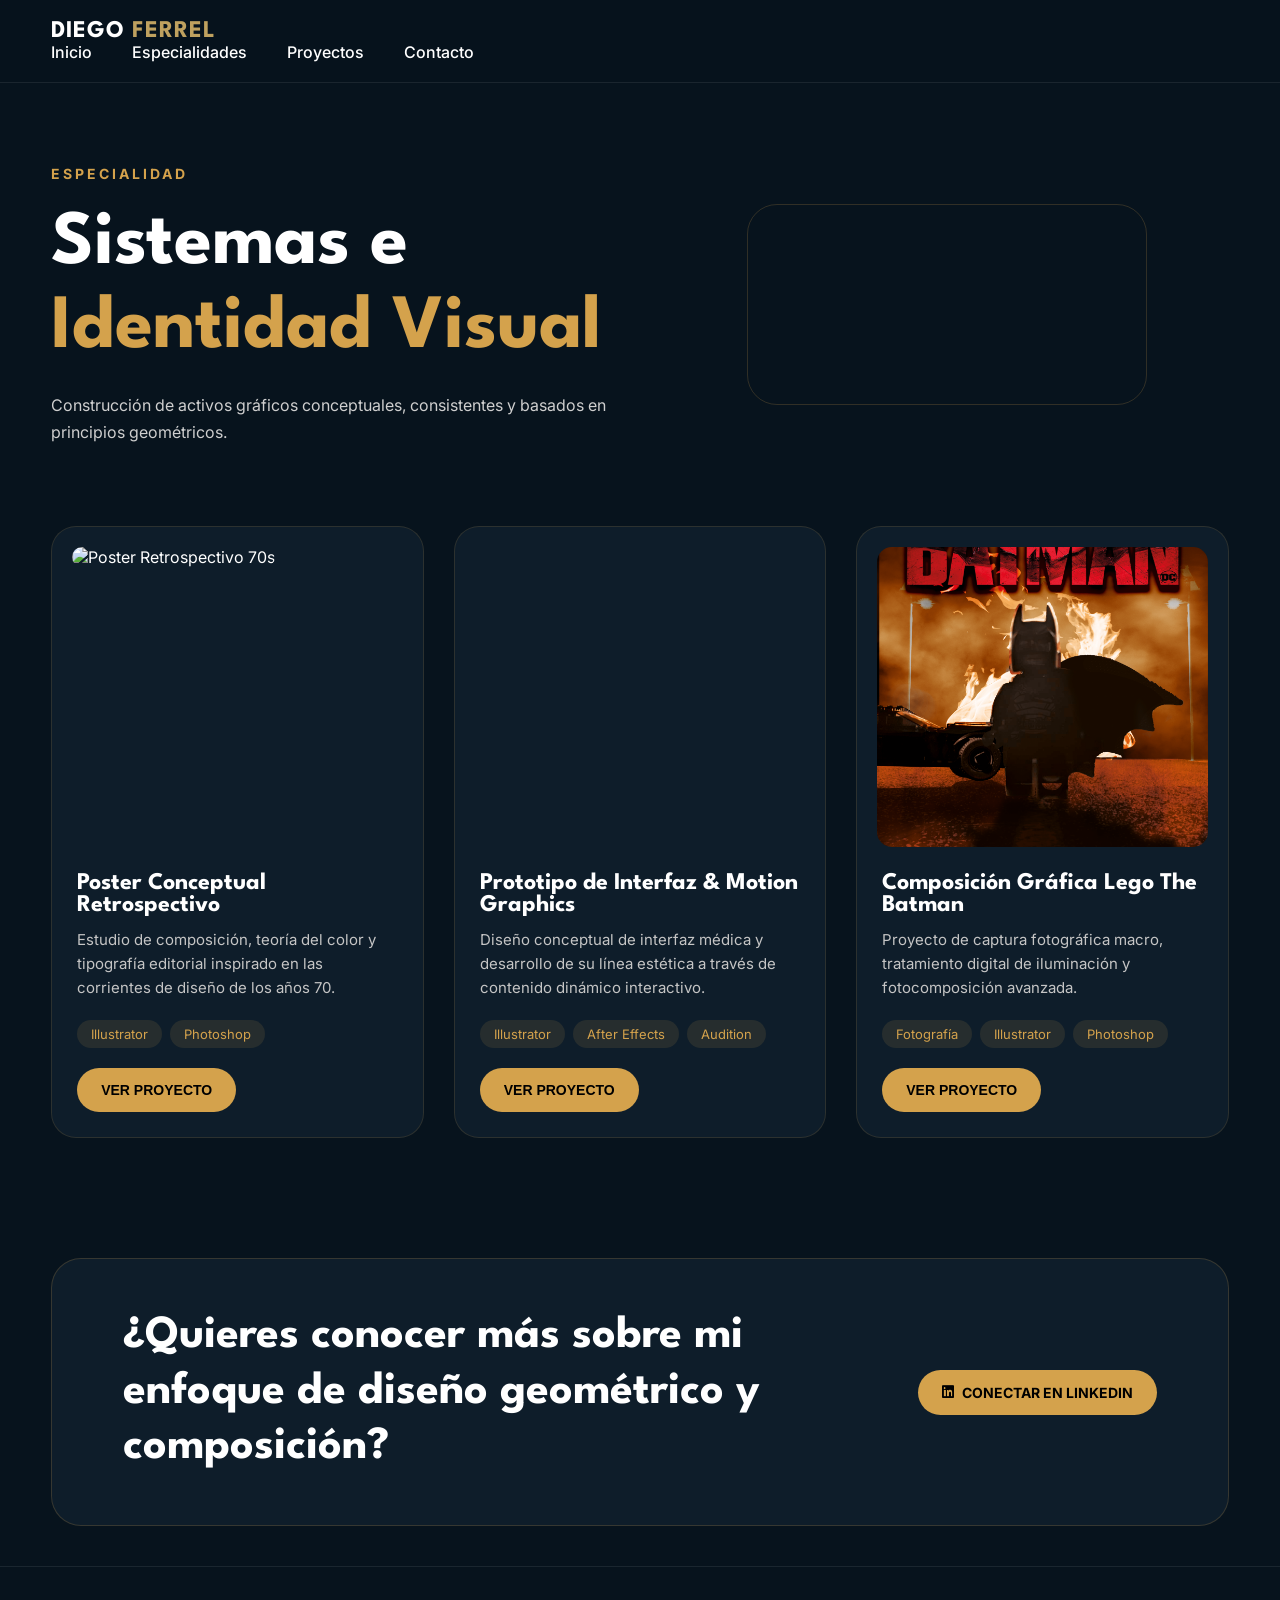
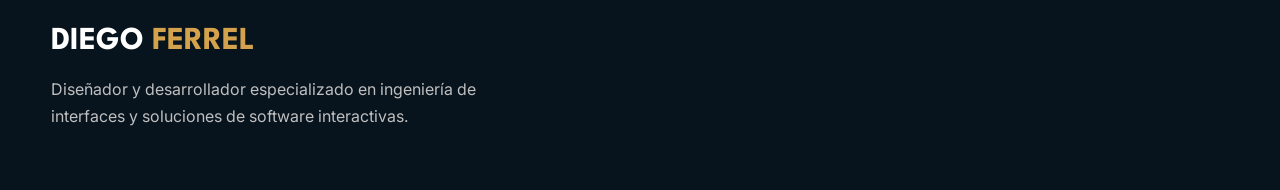
==== disenopublicitario.html @ 07446d7c "xd" ====
<!DOCTYPE html>
<html lang="es">

<head>
    <meta charset="UTF-8">
    <meta name="viewport" content="width=device-width, initial-scale=1.0">
    <title>Identidad Visual | Diego Ferrel</title>
    <link rel="icon" type="image/png" href="./Recursos/Logo@3x.png">

    <link rel="stylesheet" href="./css/styles_publicidad.css">

    <link rel="preconnect" href="https://fonts.googleapis.com">
    <link rel="preconnect" href="https://fonts.gstatic.com" crossorigin>
    <link href="https://fonts.googleapis.com/css2?family=Inter:wght@100..900&family=League+Spartan:wght@100..900&display=swap" rel="stylesheet">

    <link rel="stylesheet" href="https://cdnjs.cloudflare.com/ajax/libs/font-awesome/6.5.1/css/all.min.css">
</head>

<body>
    <div class="modal-imagen" id="modalImagen">
        <span class="cerrar-modal">&times;</span>
        <img id="imagenGrande" src="" alt="">
        <video id="videoGrande" controls autoplay loop></video>
    </div>

    <header>
        <div class="header-container">
            <a href="./index.html" style="text-decoration: none; color: inherit;">
                <h2 style="font-family: 'League Spartan', sans-serif; font-weight: 700; margin: 0; font-size: 1.5rem; letter-spacing: 1px;">DIEGO <span style="color: #bfa15f;">FERREL</span></h2>
            </a>
            
            <button class="menu-toggle" id="menuToggle" aria-label="Abrir menú">
                <i class="fas fa-bars"></i>
            </button>

            <nav id="navMenu">
                <ul>
                    <li><a href="./index.html">Inicio</a></li>
                    <li><a href="./index.html#servicios">Especialidades</a></li>
                    <li><a href="./index.html#proyectos">Proyectos</a></li>
                    <li><a href="https://www.linkedin.com/in/diego-ferrel-nu%C3%B1ez-9987aa386/" target="_blank" rel="noopener noreferrer">Contacto</a></li>
                </ul>
            </nav>
        </div>
    </header>

    <section class="hero-categoria">
        <div class="hero-texto">
            <span class="mini-titulo">ESPECIALIDAD</span>
            <h1>Sistemas e <span>Identidad Visual</span></h1>
            <p>Construcción de activos gráficos conceptuales, consistentes y basados en principios geométricos.</p>
        </div>
        <div class="hero-imagen">
            <video autoplay muted loop playsinline>
                <source src="./Recursos/Proyectos/Publicidad/ResultadoConSonido.mp4" type="video/mp4">
            </video>
        </div>
    </section>

    <section class="grid-proyectos">
        <article class="project-card">
            <div class="media-container">
                <img src="./Recursos/Proyectos/Publicidad/CartelFinalParaImpresion.jpg" alt="Poster Retrospectivo 70s">
            </div>
            <div class="contenido-card">
                <h3>Poster Conceptual Retrospectivo</h3>
                <p>Estudio de composición, teoría del color y tipografía editorial inspirado en las corrientes de diseño de los años 70.</p>
                <div class="tags">
                    <span>Illustrator</span>
                    <span>Photoshop</span>
                </div>
                <button class="btn-card abrir-imagen" data-img="./Recursos/Proyectos/Publicidad/CartelFinalParaImpresion.jpg">
                    VER PROYECTO
                </button>
            </div>
        </article>

        <article class="project-card">
            <div class="media-container">
                <video autoplay muted loop playsinline>
                    <source src="./Recursos/Proyectos/Publicidad/ResultadoConSonido.mp4" type="video/mp4">
                </video>
            </div>
            <div class="contenido-card">
                <h3>Prototipo de Interfaz & Motion Graphics</h3>
                <p>Diseño conceptual de interfaz médica y desarrollo de su línea estética a través de contenido dinámico interactivo.</p>
                <div class="tags">
                    <span>Illustrator</span>
                    <span>After Effects</span>
                    <span>Audition</span>
                </div>
                <button class="btn-card abrir-imagen" data-img="./Recursos/Proyectos/Publicidad/ResultadoConSonido.mp4">
                    VER PROYECTO
                </button>
            </div>
        </article>

        <article class="project-card">
            <div class="media-container">
                <img src="./Recursos/Proyectos/Publicidad/PosterTheBatman.png" alt="Poster Lego The Batman">
            </div>
            <div class="contenido-card">
                <h3>Composición Gráfica Lego The Batman</h3>
                <p>Proyecto de captura fotográfica macro, tratamiento digital de iluminación y fotocomposición avanzada.</p>
                <div class="tags">
                    <span>Fotografía</span>
                    <span>Illustrator</span>
                    <span>Photoshop</span>
                </div>
                <button class="btn-card abrir-imagen" data-img="./Recursos/Proyectos/Publicidad/PosterTheBatman.png">
                    VER PROYECTO
                </button>
            </div>
        </article>
    </section>

    <section class="cta-final">
        <div class="cta-container">
            <h2>¿Quieres conocer más sobre mi enfoque de diseño geométrico y composición?</h2>
            <a href="https://www.linkedin.com/in/diego-ferrel-nu%C3%B1ez-9987aa386/" target="_blank" rel="noopener noreferrer" class="btn-card" style="display: inline-flex; align-items: center; gap: 8px;">
                <i class="fa-brands fa-linkedin"></i> CONECTAR EN LINKEDIN
            </a>
        </div>
    </section>

    <footer class="footer">
        <div class="footer-container">
            <div>
                <div class="footer-logo">
                    <h2>DIEGO <span>FERREL</span></h2>
                </div>
                <p>Diseñador y desarrollador especializado en ingeniería de interfaces y soluciones de software interactivas.</p>
            </div>
        </div>
    </footer>

    <script src="./Java/script_publicidad.js"></script>
</body>
</html>
---- css/styles_publicidad.css ----
/* ==========================================
   RESET & BASE STYLES
   ========================================== */
*{
    margin: 0;
    padding: 0;
    box-sizing: border-box;
}

body{
    background: #07131D;
    color: white;
    font-family: "Inter", sans-serif;
    overflow-x: hidden;
}

/* ==========================================
   HEADER & NAVIGATION
   ========================================== */
header{
    width: 100%;
    display: flex;
    justify-content: space-between;
    align-items: center;
    padding: 20px 4%;
    border-bottom: 1px solid rgba(255,255,255,.08);
    position: sticky;
    top: 0;
    background: rgba(7,19,29,.9);
    backdrop-filter: blur(10px);
    z-index: 100;
}

header img.logo{
    width: 180px;
    max-width: 100%;
    height: auto;
}

nav ul{
    display: flex;
    gap: 40px;
    list-style: none;
}

nav a{
    text-decoration: none;
    color: white;
    font-weight: 500;
    transition: .3s ease;
}

nav a:hover{
    color: #D4A24C;
}

.menu-toggle {
    display: none;
    background: none;
    border: none;
    color: white;
    font-size: 24px;
    cursor: pointer;
}

/* ==========================================
   HERO SECTION
   ========================================== */
.hero-categoria{
    width: 100%;
    max-width: 1400px;
    margin: 0 auto;
    padding: 80px 4%;
    display: flex;
    justify-content: space-between;
    align-items: center;
    gap: 50px;
}

.hero-texto{
    flex: 1;
    max-width: 650px;
}

.mini-titulo{
    color: #D4A24C;
    font-size: 14px;
    letter-spacing: 3px;
    font-weight: 700;
}

.hero-texto h1{
    font-size: clamp(40px, 6vw, 80px);
    line-height: 1.1;
    margin: 20px 0;
    font-family: "League Spartan", sans-serif;
}

.hero-texto h1 span{
    color: #D4A24C;
}

.hero-texto p{
    color: #CFCFCF;
    line-height: 1.7;
    font-size: clamp(16px, 1.2vw, 18px);
}

.hero-imagen{
    flex: 1;
    display: flex;
    justify-content: center;
}

.hero-imagen video{
    width: 100%;
    max-width: 400px;
    height: auto;
    border-radius: 30px;
    border: 1px solid rgba(212,162,76,.2);
}

/* ==========================================
   PROJECTS GRID
   ========================================== */
.grid-proyectos{
    width: 100%;
    max-width: 1400px;
    margin: 0 auto;
    display: grid;
    grid-template-columns: repeat(3, 1fr);
    gap: 30px;
    padding: 0 4%;
    margin-bottom: 80px;
}

.project-card{
    background: #0E1D2A;
    border-radius: 25px;
    overflow: hidden;
    border: 1px solid rgba(212,162,76,.15);
    transition: .35s ease;
    display: flex;
    flex-direction: column;
}

.project-card:hover{
    transform: translateY(-10px);
    border: 1px solid rgba(212,162,76,.5);
}

.media-container {
    width: 100%;
    height: 320px;
    padding: 20px 20px 0 20px;
}

.media-container img,
.media-container video{
    width: 100%;
    height: 100%;
    object-fit: cover;
    border-radius: 15px;
}

.contenido-card{
    padding: 25px;
    display: flex;
    flex-direction: column;
    flex-grow: 1;
}

.contenido-card h3{
    font-size: 24px;
    margin-bottom: 12px;
    font-family: "League Spartan", sans-serif;
}

.contenido-card p{
    color: #C5C5C5;
    line-height: 1.6;
    font-size: 15px;
    flex-grow: 1; /* Empuja los botones hacia abajo de forma uniforme */
}

.tags{
    display: flex;
    gap: 8px;
    flex-wrap: wrap;
    margin: 20px 0;
}

.tags span{
    padding: 6px 14px;
    border-radius: 30px;
    background: rgba(212,162,76,.12);
    color: #D4A24C;
    font-size: 13px;
}

.btn-card{
    display: inline-flex;
    justify-content: center;
    align-items: center;
    padding: 14px 24px;
    background: #D4A24C;
    border-radius: 50px;
    color: black;
    text-decoration: none;
    font-weight: 700;
    font-size: 14px;
    border: none;
    cursor: pointer;
    transition: .3s ease;
    width: fit-content;
}

.btn-card:hover{
    transform: scale(1.05);
}

/* ==========================================
   CALL TO ACTION (CTA)
   ========================================== */
.cta-final{
    padding: 40px 4%;
    max-width: 1400px;
    margin: 0 auto;
}

.cta-container{
    background: #0E1D2A;
    border: 1px solid rgba(212,162,76,.2);
    border-radius: 30px;
    padding: 50px 6%;
    display: flex;
    justify-content: space-between;
    align-items: center;
    gap: 30px;
}

.cta-container h2{
    font-size: clamp(28px, 4vw, 46px);
    font-family: "League Spartan", sans-serif;
    max-width: 700px;
    line-height: 1.2;
}

.cta-container span{
    color: #D4A24C;
}

/* ==========================================
   FOOTER
   ========================================== */
.footer{
    border-top: 1px solid rgba(255,255,255,.08);
    padding: 60px 4%;
}

.footer-container{
    max-width: 1400px;
    margin: 0 auto;
}

.footer-logo{
    display: flex;
    align-items: center;
    gap: 15px;
    margin-bottom: 20px;
}

.footer-logo img{
    width: 50px;
}

.footer-logo h2{
    font-size: 32px;
    font-family: "League Spartan", sans-serif;
}

.footer-logo span{
    color: #D4A24C;
}

.footer p{
    max-width: 450px;
    color: #BFBFBF;
    line-height: 1.7;
}

/* ==========================================
   MODAL LIGHTBOX
   ========================================== */
.modal-imagen{
    position: fixed;
    inset: 0;
    background: rgba(0,0,0,0.95);
    display: flex;
    justify-content: center;
    align-items: center;
    opacity: 0;
    pointer-events: none;
    transition: 0.3s;
    z-index: 999;
    padding: 20px;
}

.modal-imagen.activo{
    opacity: 1;
    pointer-events: all;
}

.modal-imagen img,
.modal-imagen video{
    max-height: 85vh;
    width: auto;
    max-width: 100%;
    border-radius: 15px;
    object-fit: contain;
}

.cerrar-modal{
    position: absolute;
    top: 20px;
    right: 25px;
    font-size: 3rem;
    color: white;
    cursor: pointer;
    line-height: 1;
}


/* ==========================================
   MEDIA QUERIES (RESPONSIVE)
   ========================================== */

/* Tablets y Pantallas Medianas (Laptops pequeñas) */
@media(max-width: 1024px){
    .hero-categoria{
        gap: 40px;
    }
    
    .grid-proyectos{
        grid-template-columns: repeat(2, 1fr);
    }
}

/* Tablets Verticales y Móviles Grandes */
@media(max-width: 768px){
    /* Menu Hamburguesa */
    .menu-toggle {
        display: block;
    }

    nav {
        position: absolute;
        top: 100%;
        left: 0;
        width: 100%;
        background: #07131D;
        border-bottom: 1px solid rgba(255,255,255,.08);
        max-height: 0;
        overflow: hidden;
        transition: max-height 0.3s ease-out;
    }

    nav.open {
        max-height: 300px; /* Despliegue suave */
    }

    nav ul {
        flex-direction: column;
        padding: 20px;
        gap: 20px;
        text-align: center;
    }

    /* Hero Responsive */
    .hero-categoria{
        flex-direction: column-reverse; /* Imagen arriba, texto abajo en móviles */
        text-align: center;
        padding: 50px 4%;
    }

    .hero-texto{
        display: flex;
        flex-direction: column;
        align-items: center;
    }

    /* Grid a una sola columna */
    .grid-proyectos{
        grid-template-columns: 1fr;
        gap: 40px;
    }

    .media-container {
        height: 280px;
    }

    /* CTA Section */
    .cta-container {
        flex-direction: column;
        text-align: center;
        padding: 40px 20px;
    }

    .btn-card {
        width: 100%; /* Botones completos en celular */
        justify-content: center;
    }
}

/* Teléfonos Pequeños */
@media (max-width: 480px) {
    header img.logo {
        width: 140px;
    }

    .media-container {
        height: 220px;
    }
    
    .contenido-card h3 {
        font-size: 20px;
    }
}
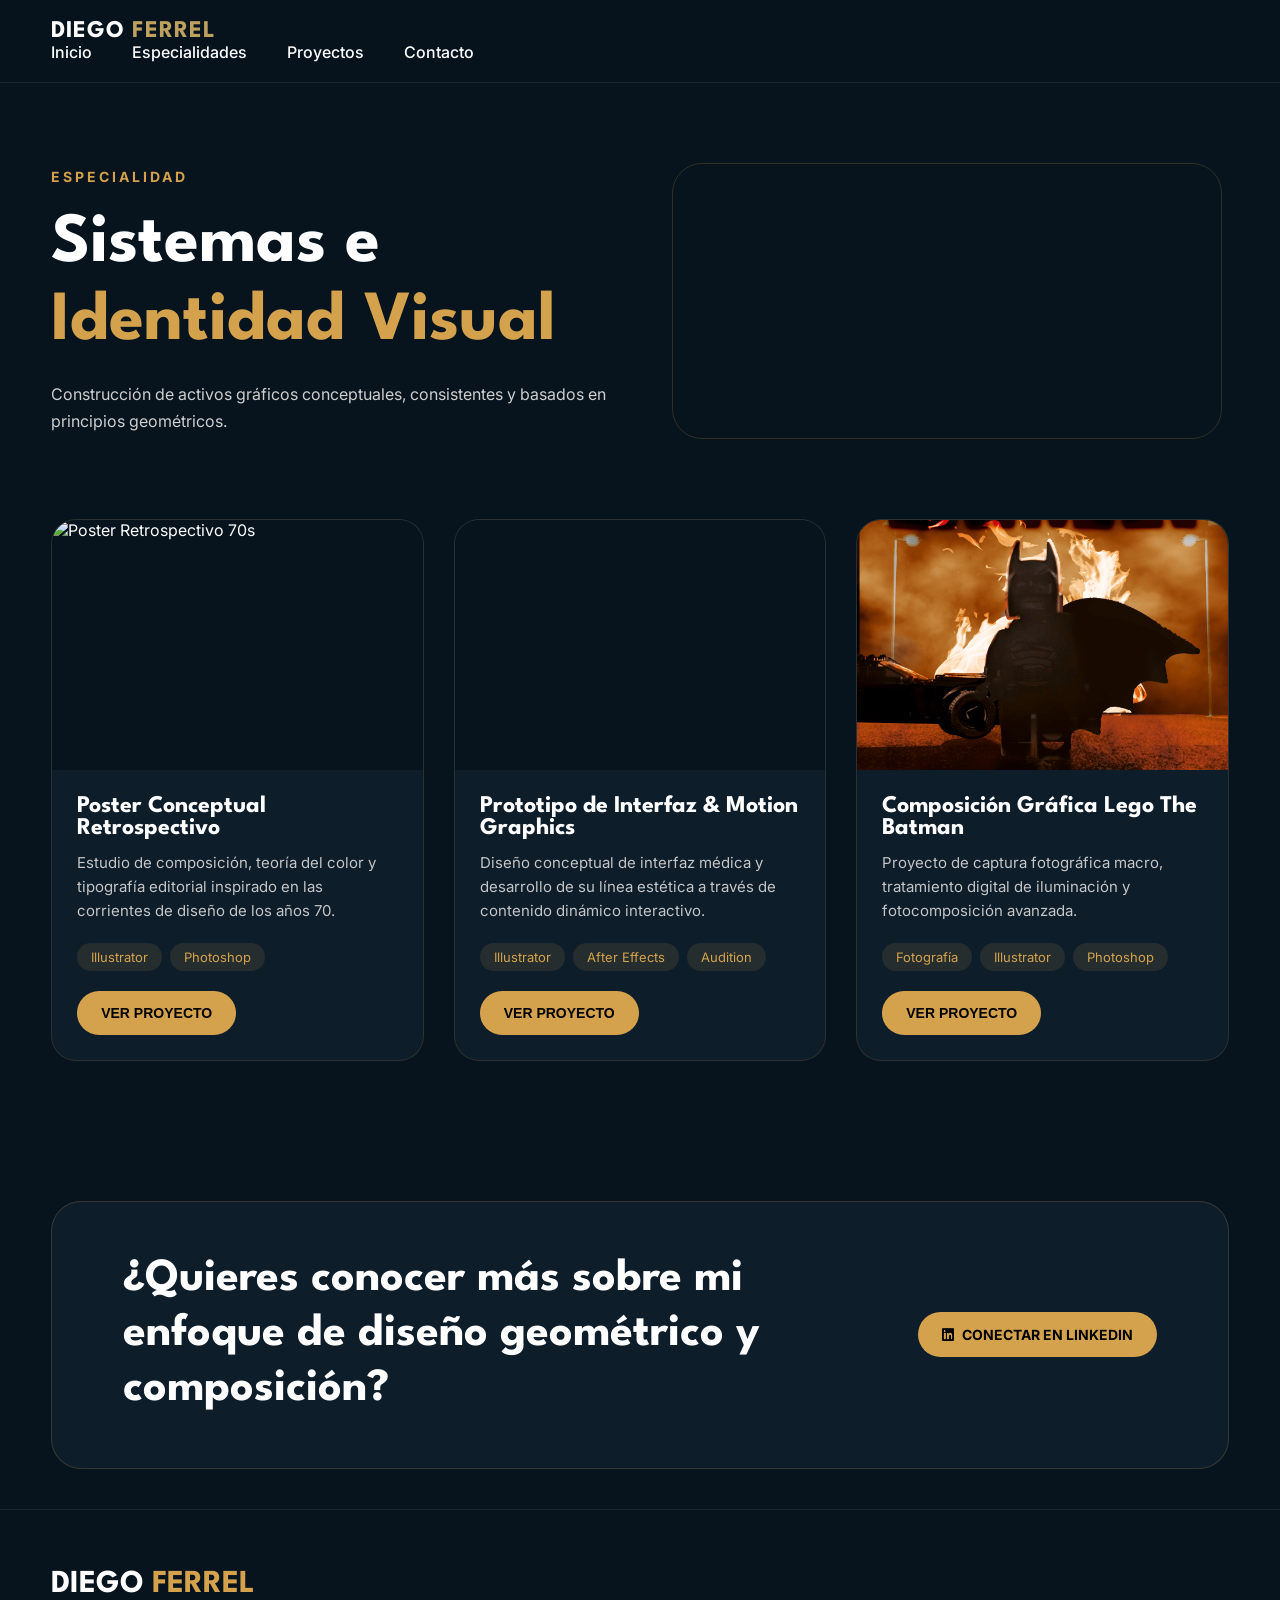
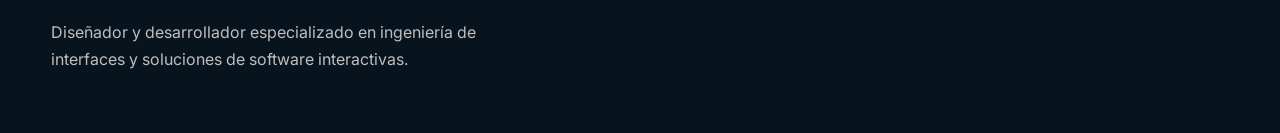
==== commit 81991955: "Update disenopublicitario.html" ====
--- a/disenopublicitario.html
+++ b/disenopublicitario.html
@@ -7,7 +7,7 @@
     <title>Identidad Visual | Diego Ferrel</title>
     <link rel="icon" type="image/png" href="./Recursos/Logo@3x.png">
 
-    <link rel="stylesheet" href="./css/styles_publicidad.css">
+    <link rel="stylesheet" href="./css/styles_categoria.css">
 
     <link rel="preconnect" href="https://fonts.googleapis.com">
     <link rel="preconnect" href="https://fonts.gstatic.com" crossorigin>
@@ -136,4 +136,4 @@
 
     <script src="./Java/script_publicidad.js"></script>
 </body>
-</html>+</html>
--- a/css/styles_categoria.css
+++ b/css/styles_categoria.css
@@ -0,0 +1,400 @@
+/* ==========================================
+   RESET & ESTILOS BASE
+   ========================================== */
+*{
+    margin: 0;
+    padding: 0;
+    box-sizing: border-box;
+}
+
+body{
+    background: #07131D;
+    color: white;
+    font-family: "Inter", sans-serif;
+    overflow-x: hidden;
+}
+
+/* ==========================================
+   HEADER Y NAVEGACIÓN
+   ========================================== */
+header{
+    width: 100%;
+    display: flex;
+    justify-content: space-between;
+    align-items: center;
+    padding: 20px 4%;
+    border-bottom: 1px solid rgba(255,255,255,.08);
+    position: sticky;
+    top: 0;
+    background: rgba(7,19,29,.9);
+    backdrop-filter: blur(10px);
+    z-index: 100;
+}
+
+header img{
+    width: 180px;
+    height: auto;
+}
+
+nav ul{
+    display: flex;
+    gap: 40px;
+    list-style: none;
+}
+
+nav a{
+    text-decoration: none;
+    color: white;
+    font-weight: 500;
+    transition: .3s ease;
+}
+
+nav a:hover{
+    color: #D4A24C;
+}
+
+/* Botón de Menú Hamburguesa */
+.menu-toggle {
+    display: none;
+    background: none;
+    border: none;
+    color: white;
+    font-size: 24px;
+    cursor: pointer;
+}
+
+/* ==========================================
+   HERO SECCIÓN
+   ========================================== */
+.hero-categoria{
+    width: 100%;
+    max-width: 1400px;
+    margin: 0 auto;
+    padding: 80px 4%;
+    display: flex;
+    justify-content: space-between;
+    align-items: center;
+    gap: 50px;
+}
+
+.hero-texto{
+    flex: 1;
+    max-width: 650px;
+}
+
+.mini-titulo{
+    color: #D4A24C;
+    font-size: 14px;
+    letter-spacing: 3px;
+    font-weight: 700;
+}
+
+.hero-texto h1{
+    font-size: clamp(38px, 5.5vw, 85px);
+    line-height: 1.1;
+    margin: 20px 0;
+    font-family: "League Spartan", sans-serif;
+}
+
+.hero-texto h1 span{
+    color: #D4A24C;
+}
+
+.hero-texto p{
+    color: #CFCFCF;
+    line-height: 1.7;
+    font-size: clamp(16px, 1.2vw, 18px);
+}
+
+.hero-imagen{
+    flex: 1;
+    display: flex;
+    justify-content: center;
+}
+
+.hero-imagen video,
+.hero-imagen img{
+    width: 100%;
+    max-width: 550px;
+    height: auto;
+    border-radius: 30px;
+    border: 1px solid rgba(212,162,76,.2);
+}
+
+/* ==========================================
+   GRID AUTOMÁTICO DE PROYECTOS (FLEXIBLE)
+   ========================================== */
+.grid-proyectos{
+    width: 100%;
+    max-width: 1400px;
+    margin: 0 auto;
+    display: grid;
+    /* auto-fit calcula cuántas columnas caben sin romper el diseño */
+    grid-template-columns: repeat(auto-fit, minmax(300px, 1fr));
+    gap: 30px;
+    padding: 0 4% 100px;
+}
+
+.project-card{
+    background: #0E1D2A;
+    border-radius: 25px;
+    overflow: hidden;
+    border: 1px solid rgba(212,162,76,.15);
+    transition: .35s ease;
+    display: flex;
+    flex-direction: column;
+}
+
+.project-card:hover{
+    transform: translateY(-10px);
+    border: 1px solid rgba(212,162,76,.5);
+}
+
+/* Contenedor multimedia para estandarizar vistas de tarjetas */
+.media-container {
+    width: 100%;
+    height: 250px;
+    overflow: hidden;
+    background: #07131D;
+}
+
+.media-container img,
+.media-container video{
+    width: 100%;
+    height: 100%;
+    object-fit: cover;
+}
+
+.contenido-card{
+    padding: 25px;
+    display: flex;
+    flex-direction: column;
+    flex-grow: 1;
+}
+
+.contenido-card h3{
+    font-size: 24px;
+    margin-bottom: 12px;
+    font-family: "League Spartan", sans-serif;
+}
+
+.contenido-card p{
+    color: #C5C5C5;
+    line-height: 1.6;
+    font-size: 15px;
+    flex-grow: 1;
+}
+
+.tags{
+    display: flex;
+    gap: 8px;
+    flex-wrap: wrap;
+    margin: 20px 0;
+}
+
+.tags span{
+    padding: 6px 14px;
+    border-radius: 30px;
+    background: rgba(212,162,76,.12);
+    color: #D4A24C;
+    font-size: 13px;
+}
+
+.btn-card{
+    display: inline-flex;
+    justify-content: center;
+    align-items: center;
+    padding: 14px 24px;
+    background: #D4A24C;
+    border-radius: 50px;
+    color: black;
+    text-decoration: none;
+    font-weight: 700;
+    font-size: 14px;
+    border: none;
+    cursor: pointer;
+    transition: .3s ease;
+    width: fit-content;
+}
+
+.btn-card:hover{
+    transform: scale(1.05);
+}
+
+/* ==========================================
+   CALL TO ACTION (CTA)
+   ========================================== */
+.cta-final{
+    padding: 40px 4%;
+    max-width: 1400px;
+    margin: 0 auto;
+}
+
+.cta-container{
+    background: #0E1D2A;
+    border: 1px solid rgba(212,162,76,.2);
+    border-radius: 30px;
+    padding: 50px 6%;
+    display: flex;
+    justify-content: space-between;
+    align-items: center;
+    gap: 30px;
+}
+
+.cta-container h2{
+    font-size: clamp(26px, 4vw, 46px);
+    font-family: "League Spartan", sans-serif;
+    max-width: 700px;
+    line-height: 1.2;
+}
+
+.cta-container span{
+    color: #D4A24C;
+}
+
+/* ==========================================
+   FOOTER
+   ========================================== */
+.footer{
+    border-top: 1px solid rgba(255,255,255,.08);
+    padding: 60px 4%;
+}
+
+.footer-container{
+    max-width: 1400px;
+    margin: 0 auto;
+}
+
+.footer-logo{
+    display: flex;
+    align-items: center;
+    gap: 15px;
+    margin-bottom: 20px;
+}
+
+.footer-logo img{
+    width: 50px;
+}
+
+.footer-logo h2{
+    font-size: 32px;
+    font-family: "League Spartan", sans-serif;
+}
+
+.footer-logo span{
+    color: #D4A24C;
+}
+
+.footer p{
+    max-width: 450px;
+    color: #BFBFBF;
+    line-height: 1.7;
+}
+
+/* ==========================================
+   MODAL LIGHTBOX
+   ========================================== */
+.modal-imagen{
+    position: fixed;
+    inset: 0;
+    background: rgba(0,0,0,0.95);
+    display: flex;
+    justify-content: center;
+    align-items: center;
+    opacity: 0;
+    pointer-events: none;
+    transition: 0.3s;
+    z-index: 999;
+    padding: 20px;
+}
+
+.modal-imagen.activo{
+    opacity: 1;
+    pointer-events: all;
+}
+
+.modal-imagen img,
+.modal-imagen video{
+    max-height: 80vh;
+    width: auto;
+    max-width: 100%;
+    border-radius: 15px;
+    object-fit: contain;
+}
+
+.cerrar-modal{
+    position: absolute;
+    top: 20px;
+    right: 25px;
+    font-size: 3rem;
+    color: white;
+    cursor: pointer;
+    line-height: 1;
+}
+
+/* ==========================================
+   MEDIA QUERIES (BREAKPOINTS DISPOSITIVOS)
+   ========================================== */
+@media(max-width: 768px){
+    .menu-toggle {
+        display: block; /* Muestra las 3 rayitas en móvil */
+    }
+
+    nav {
+        position: absolute;
+        top: 100%; /* Se despliega justo abajo del header */
+        left: 0;
+        width: 100%;
+        background: #07131D;
+        border-bottom: 1px solid rgba(255,255,255,.08);
+        max-height: 0; /* Empieza colapsado e invisible */
+        overflow: hidden;
+        transition: max-height 0.3s ease-in-out;
+        z-index: 999;
+    }
+
+    /* ESTA ES LA CLASE QUE ACTIVA EL JS: Ahora sí concuerda perfectamente */
+    nav.open {
+        max-height: 300px; /* Al abrirse toma altura suficiente para los enlaces */
+    }
+
+    nav ul {
+        flex-direction: column;
+        padding: 20px;
+        gap: 20px;
+        text-align: center;
+    }
+
+    .hero-categoria{
+        flex-direction: column-reverse;
+        text-align: center;
+        padding: 40px 4%;
+        gap: 30px;
+    }
+
+    .hero-texto{
+        display: flex;
+        flex-direction: column;
+        align-items: center;
+    }
+
+    .cta-container {
+        flex-direction: column;
+        text-align: center;
+        padding: 40px 24px;
+    }
+
+    .btn-card {
+        width: 100%;
+        justify-content: center;
+    }
+}
+
+@media (max-width: 480px) {
+    header img{
+        width: 140px;
+    }
+    .media-container {
+        height: 200px;
+    }
+}
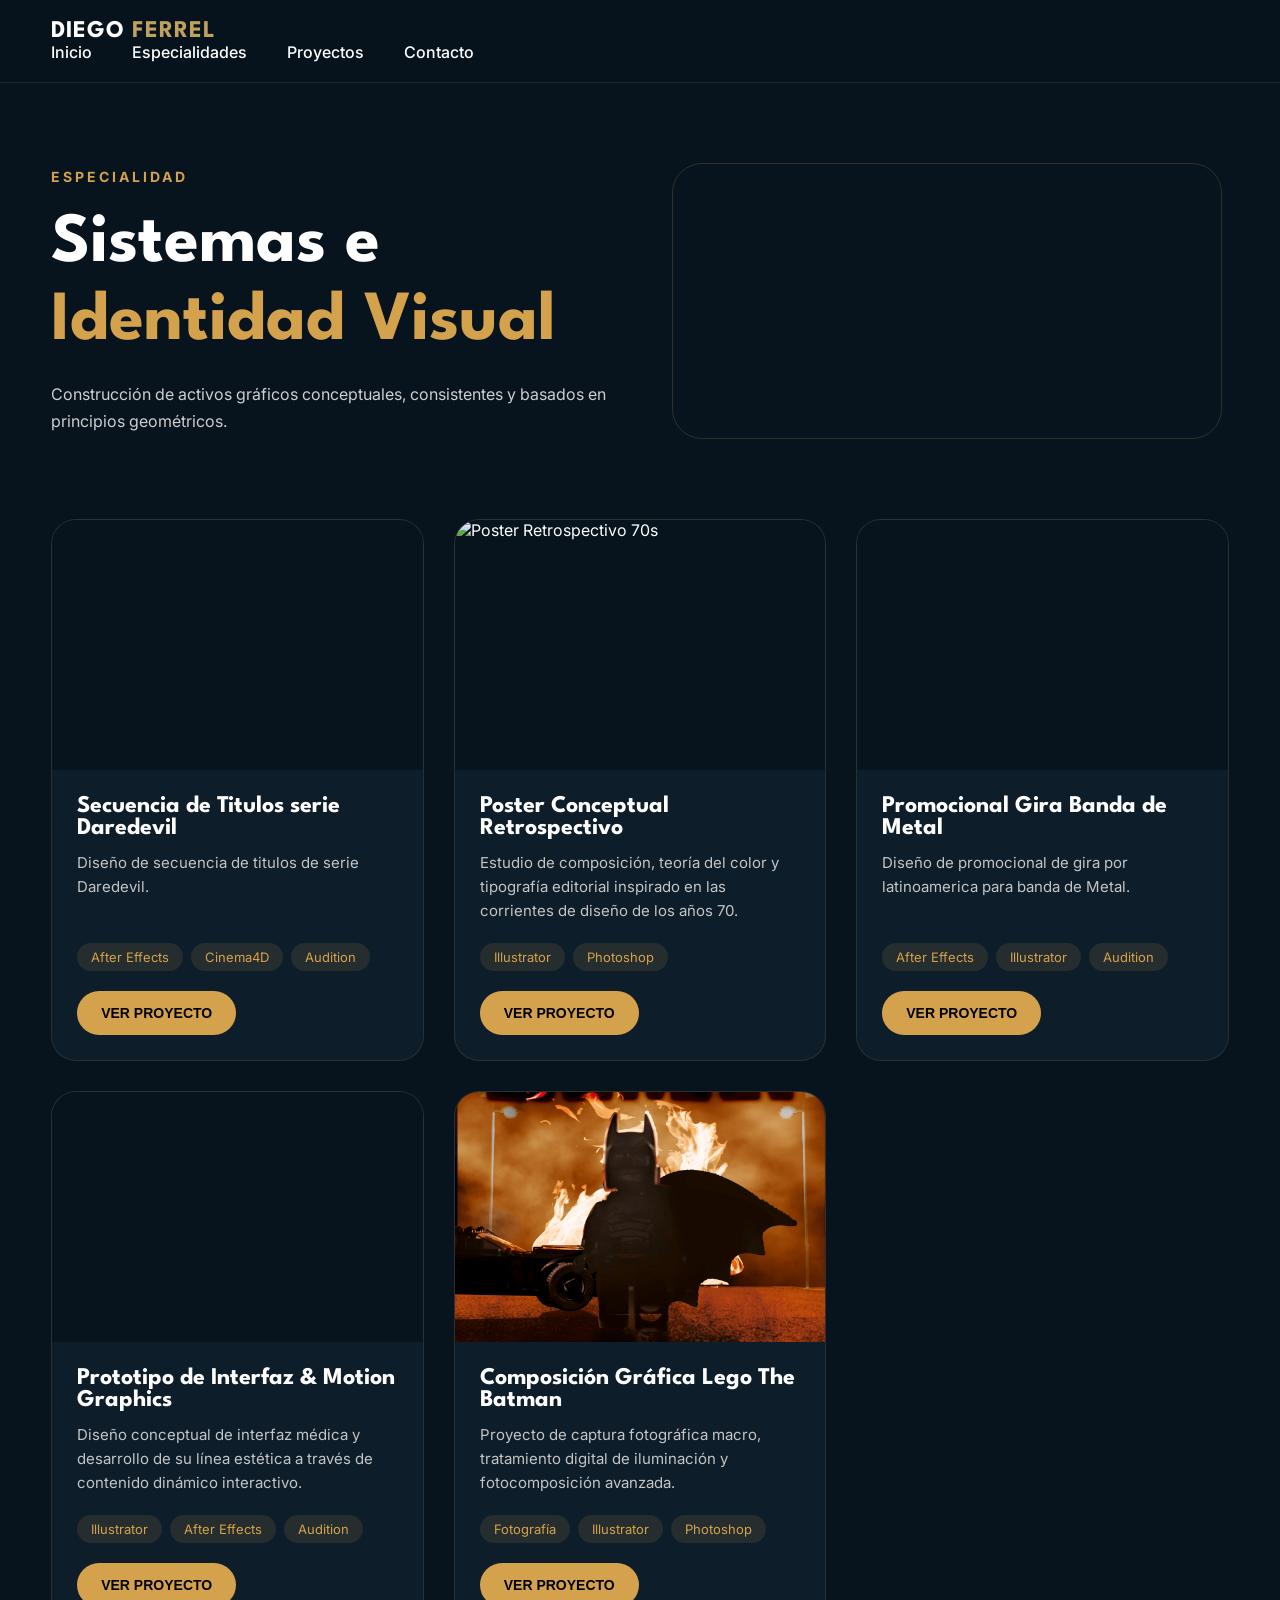
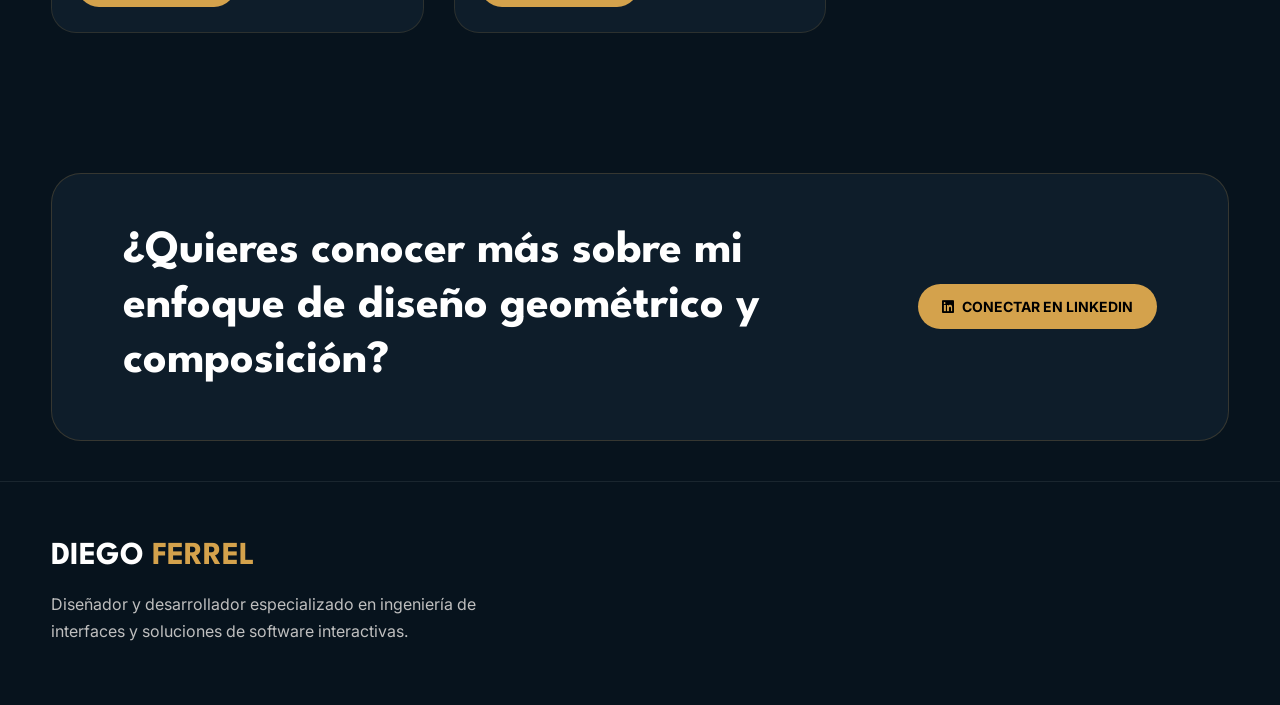
==== commit 79323ce3: "Actualizacione" ====
--- a/disenopublicitario.html
+++ b/disenopublicitario.html
@@ -60,6 +60,27 @@
     <section class="grid-proyectos">
         <article class="project-card">
             <div class="media-container">
+                <video autoplay muted loop playsinline>
+                    <source src="./Recursos/Proyectos/Publicidad/ComposicionGeneralFinalConSonido.mp4" type="video/mp4">
+                </video>
+            </div>
+            <div class="contenido-card">
+                <h3>Secuencia de Titulos serie Daredevil</h3>
+                <p>Diseño de secuencia de titulos de serie Daredevil.</p>
+                <div class="tags">
+                    <span>After Effects</span>
+                    <span>Cinema4D</span>
+                    <span>Audition</span>
+                </div>
+                <button class="btn-card abrir-imagen" data-img="./Recursos/Proyectos/Publicidad/ResultadoConSonido.mp4">
+                    VER PROYECTO
+                </button>
+            </div>
+        </article>
+
+
+        <article class="project-card">
+            <div class="media-container">
                 <img src="./Recursos/Proyectos/Publicidad/CartelFinalParaImpresion.jpg" alt="Poster Retrospectivo 70s">
             </div>
             <div class="contenido-card">
@@ -75,6 +96,25 @@
             </div>
         </article>
 
+        <article class="project-card">
+            <div class="media-container">
+                <video autoplay muted loop playsinline>
+                    <source src="./Recursos/Proyectos/Publicidad/AvenshConSonido.mp4" type="video/mp4">
+                </video>
+            </div>
+            <div class="contenido-card">
+                <h3>Promocional Gira Banda de Metal</h3>
+                <p>Diseño de promocional de gira por latinoamerica para banda de Metal.</p>
+                <div class="tags">
+                    <span>After Effects</span>
+                    <span>Illustrator</span>
+                    <span>Audition</span>
+                </div>
+                <button class="btn-card abrir-imagen" data-img="./Recursos/Proyectos/Publicidad/ResultadoConSonido.mp4">
+                    VER PROYECTO
+                </button>
+            </div>
+        </article>
         <article class="project-card">
             <div class="media-container">
                 <video autoplay muted loop playsinline>
--- a/css/styles_categoria.css
+++ b/css/styles_categoria.css
@@ -1,6 +1,4 @@
-/* ==========================================
-   RESET & ESTILOS BASE
-   ========================================== */
+
 *{
     margin: 0;
     padding: 0;
@@ -14,9 +12,6 @@
     overflow-x: hidden;
 }
 
-/* ==========================================
-   HEADER Y NAVEGACIÓN
-   ========================================== */
 header{
     width: 100%;
     display: flex;
@@ -53,7 +48,6 @@
     color: #D4A24C;
 }
 
-/* Botón de Menú Hamburguesa */
 .menu-toggle {
     display: none;
     background: none;
@@ -63,9 +57,6 @@
     cursor: pointer;
 }
 
-/* ==========================================
-   HERO SECCIÓN
-   ========================================== */
 .hero-categoria{
     width: 100%;
     max-width: 1400px;
@@ -121,15 +112,11 @@
     border: 1px solid rgba(212,162,76,.2);
 }
 
-/* ==========================================
-   GRID AUTOMÁTICO DE PROYECTOS (FLEXIBLE)
-   ========================================== */
 .grid-proyectos{
     width: 100%;
     max-width: 1400px;
     margin: 0 auto;
     display: grid;
-    /* auto-fit calcula cuántas columnas caben sin romper el diseño */
     grid-template-columns: repeat(auto-fit, minmax(300px, 1fr));
     gap: 30px;
     padding: 0 4% 100px;
@@ -150,7 +137,6 @@
     border: 1px solid rgba(212,162,76,.5);
 }
 
-/* Contenedor multimedia para estandarizar vistas de tarjetas */
 .media-container {
     width: 100%;
     height: 250px;
@@ -221,9 +207,6 @@
     transform: scale(1.05);
 }
 
-/* ==========================================
-   CALL TO ACTION (CTA)
-   ========================================== */
 .cta-final{
     padding: 40px 4%;
     max-width: 1400px;
@@ -252,9 +235,6 @@
     color: #D4A24C;
 }
 
-/* ==========================================
-   FOOTER
-   ========================================== */
 .footer{
     border-top: 1px solid rgba(255,255,255,.08);
     padding: 60px 4%;
@@ -291,9 +271,6 @@
     line-height: 1.7;
 }
 
-/* ==========================================
-   MODAL LIGHTBOX
-   ========================================== */
 .modal-imagen{
     position: fixed;
     inset: 0;
@@ -332,30 +309,26 @@
     line-height: 1;
 }
 
-/* ==========================================
-   MEDIA QUERIES (BREAKPOINTS DISPOSITIVOS)
-   ========================================== */
 @media(max-width: 768px){
     .menu-toggle {
-        display: block; /* Muestra las 3 rayitas en móvil */
+        display: block;
     }
 
     nav {
         position: absolute;
-        top: 100%; /* Se despliega justo abajo del header */
+        top: 100%; 
         left: 0;
         width: 100%;
         background: #07131D;
         border-bottom: 1px solid rgba(255,255,255,.08);
-        max-height: 0; /* Empieza colapsado e invisible */
+        max-height: 0; 
         overflow: hidden;
         transition: max-height 0.3s ease-in-out;
         z-index: 999;
     }
 
-    /* ESTA ES LA CLASE QUE ACTIVA EL JS: Ahora sí concuerda perfectamente */
     nav.open {
-        max-height: 300px; /* Al abrirse toma altura suficiente para los enlaces */
+        max-height: 300px;
     }
 
     nav ul {
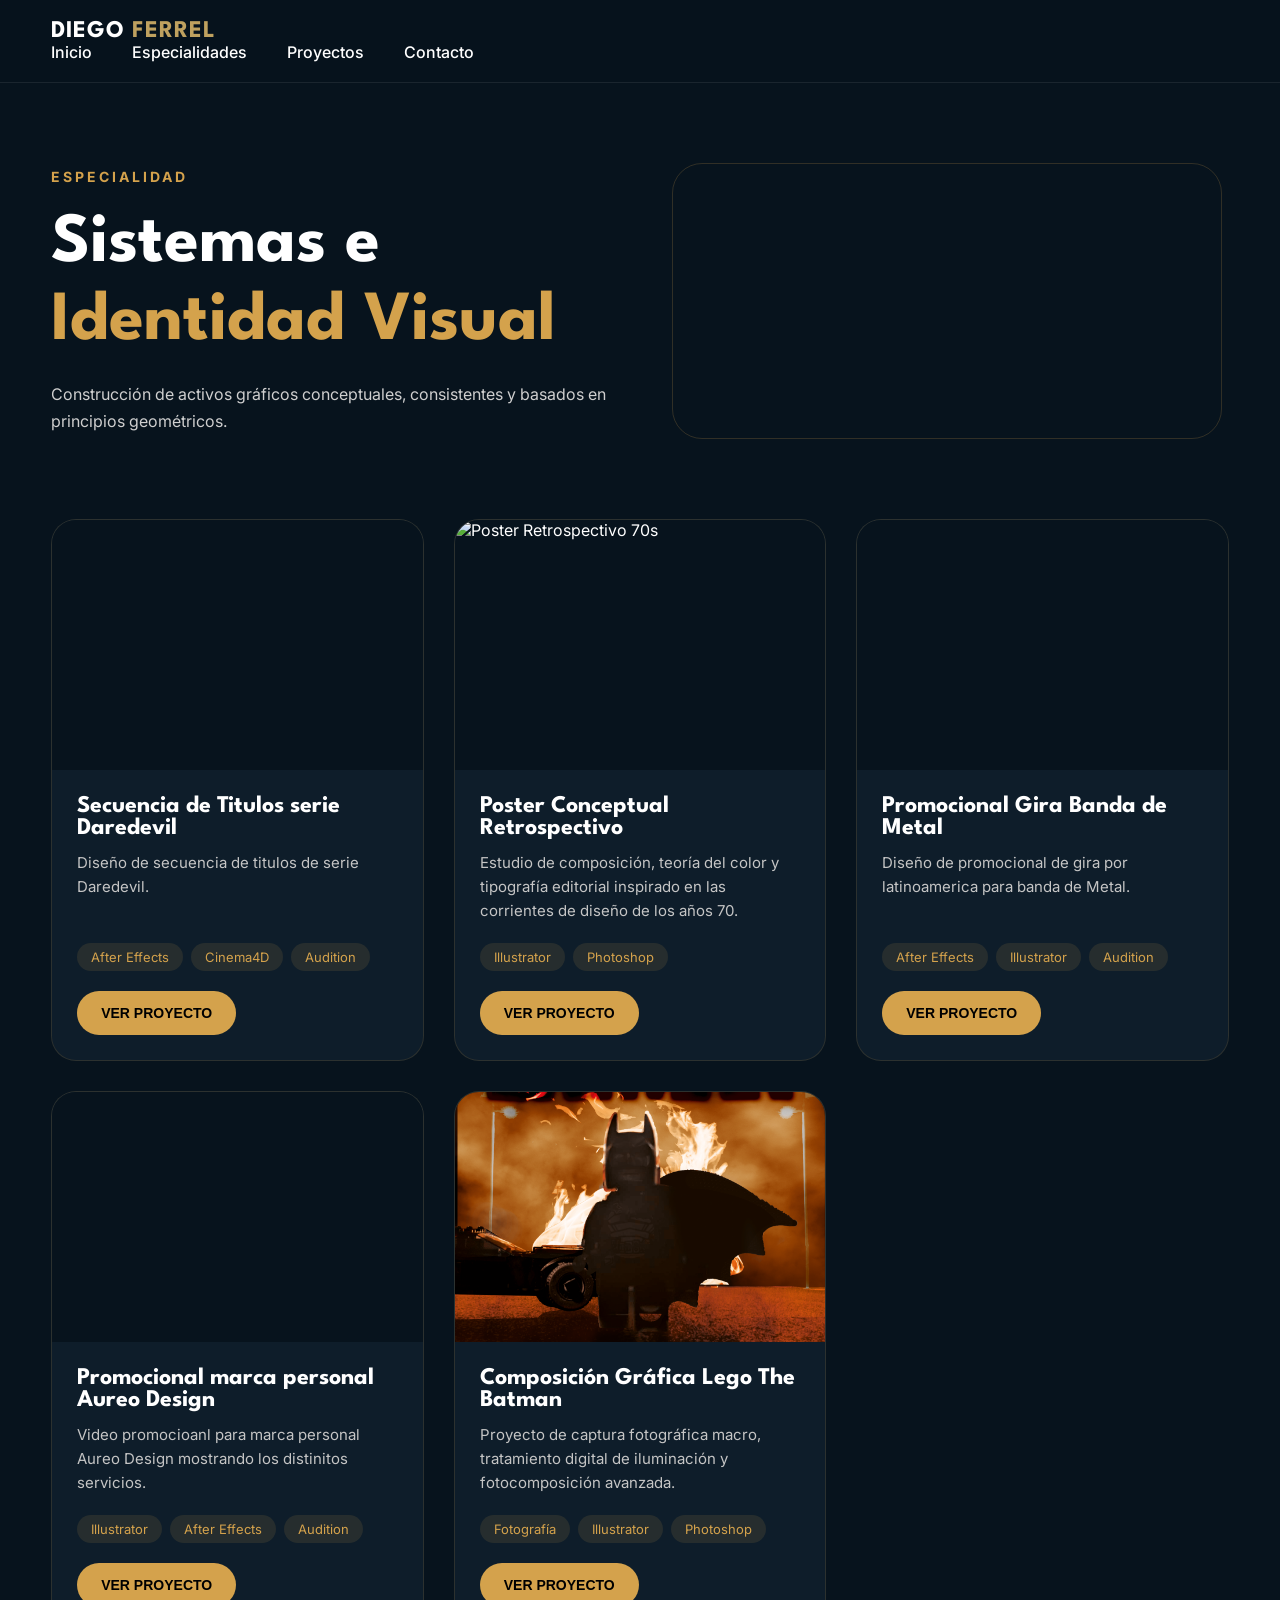
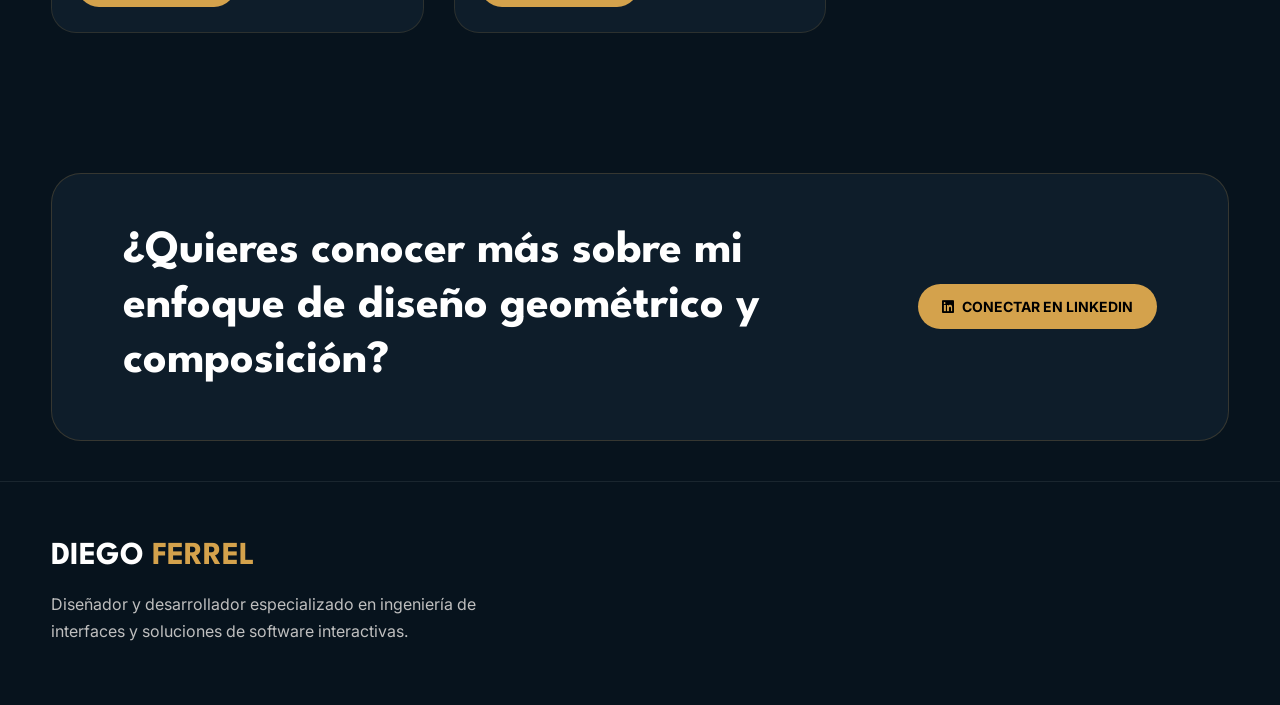
==== commit f23b1b15: "Update disenopublicitario.html" ====
--- a/disenopublicitario.html
+++ b/disenopublicitario.html
@@ -72,7 +72,7 @@
                     <span>Cinema4D</span>
                     <span>Audition</span>
                 </div>
-                <button class="btn-card abrir-imagen" data-img="./Recursos/Proyectos/Publicidad/ResultadoConSonido.mp4">
+                <button class="btn-card abrir-imagen" data-img="./Recursos/Proyectos/Publicidad/ComposicionGeneralFinalConSonido.mp4">
                     VER PROYECTO
                 </button>
             </div>
@@ -110,7 +110,7 @@
                     <span>Illustrator</span>
                     <span>Audition</span>
                 </div>
-                <button class="btn-card abrir-imagen" data-img="./Recursos/Proyectos/Publicidad/ResultadoConSonido.mp4">
+                <button class="btn-card abrir-imagen" data-img="./Recursos/Proyectos/Publicidad/AvenshConSonido.mp4">
                     VER PROYECTO
                 </button>
             </div>
@@ -122,8 +122,8 @@
                 </video>
             </div>
             <div class="contenido-card">
-                <h3>Prototipo de Interfaz & Motion Graphics</h3>
-                <p>Diseño conceptual de interfaz médica y desarrollo de su línea estética a través de contenido dinámico interactivo.</p>
+                <h3>Promocional marca personal Aureo Design</h3>
+                <p>Video promocioanl para marca personal Aureo Design mostrando los distinitos servicios.</p>
                 <div class="tags">
                     <span>Illustrator</span>
                     <span>After Effects</span>
